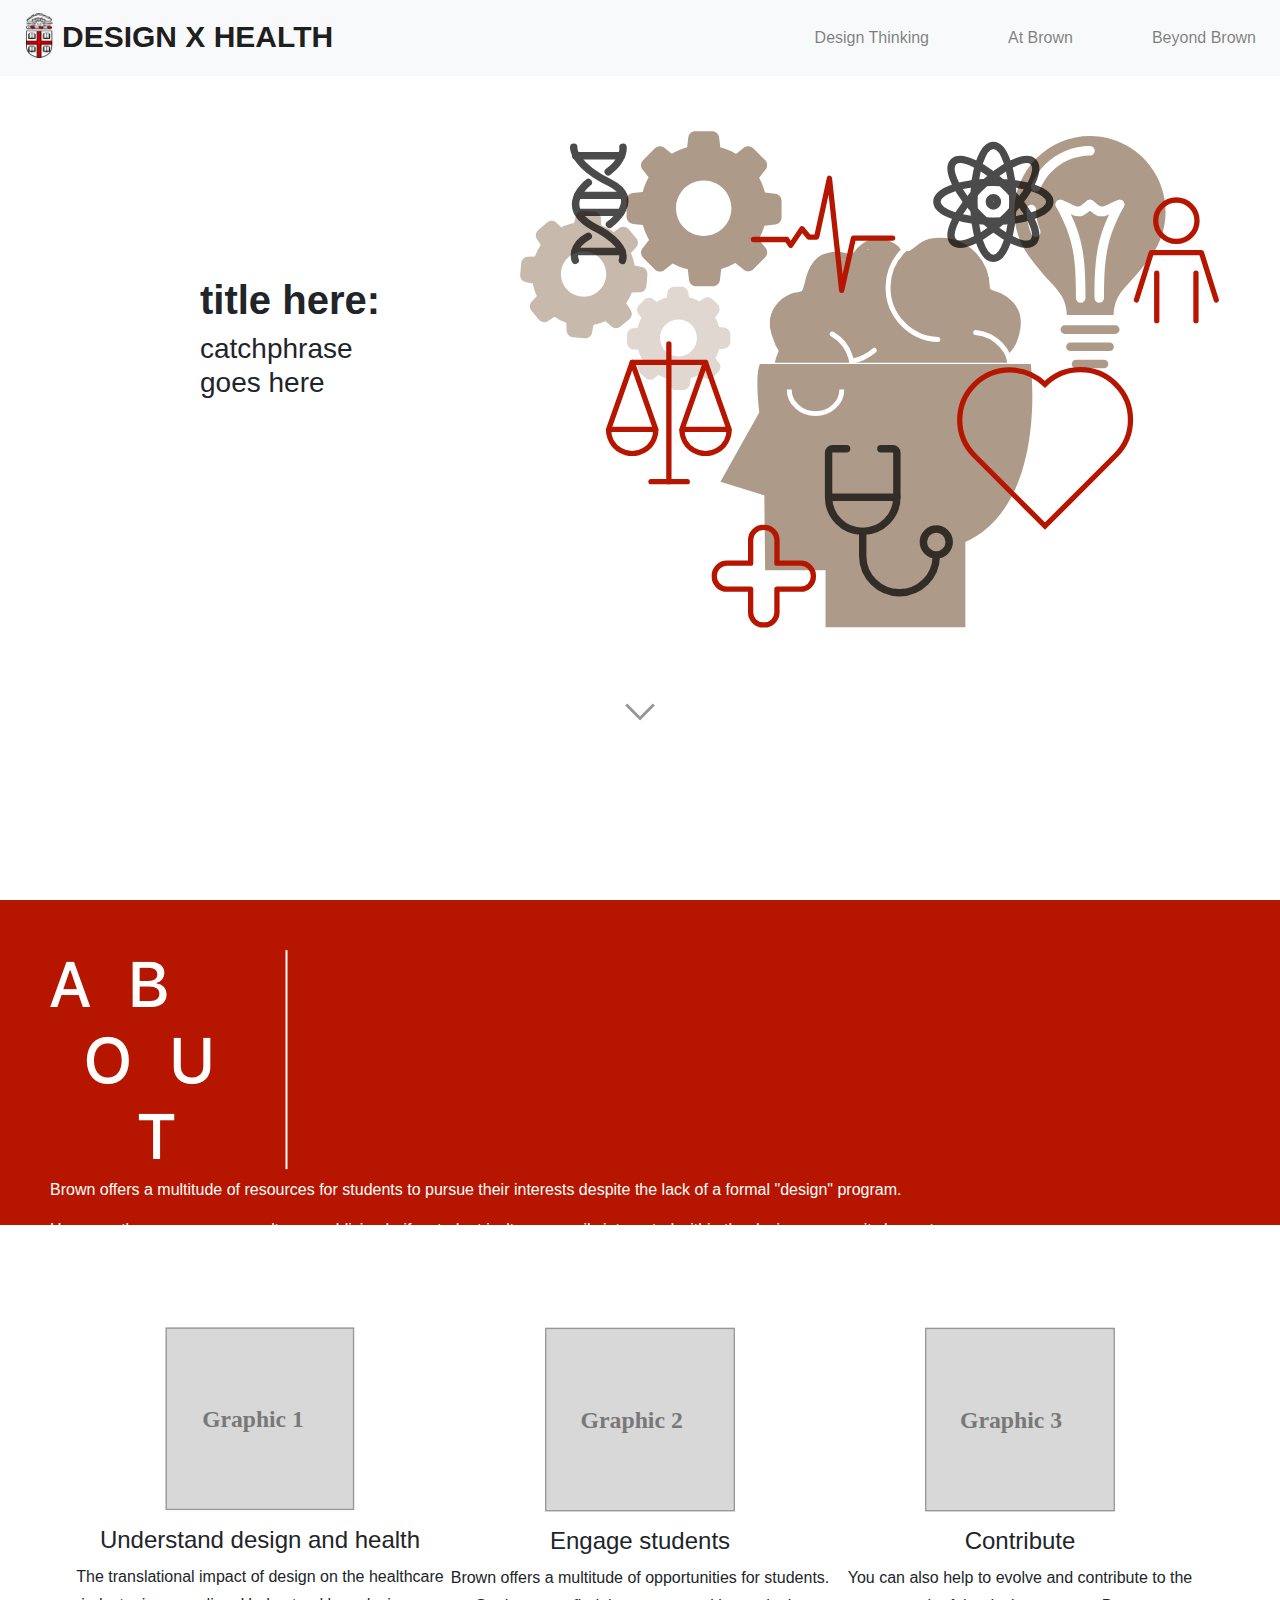
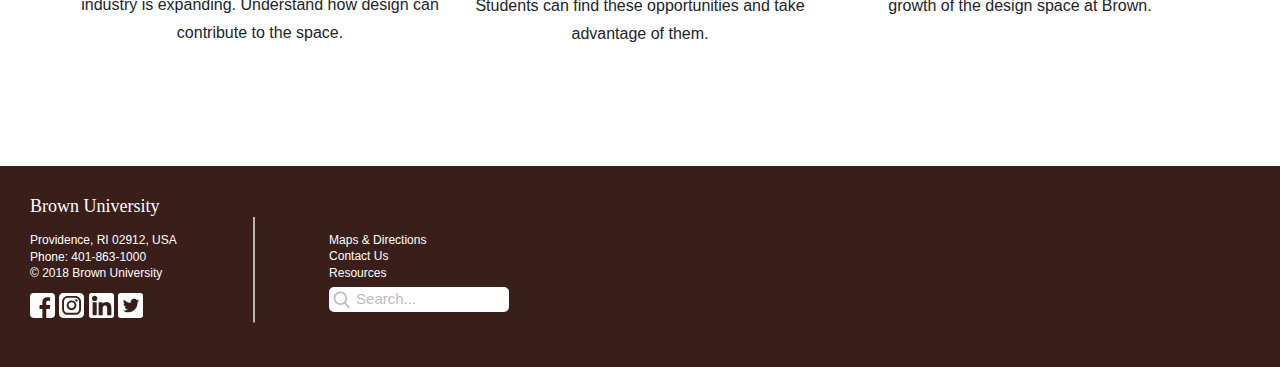
==== index.html @ ccd19f2d "smooth scroll and fix js" ====
<!DOCTYPE html>
<html>
    <head>
        <meta charset="utf-8"/>
        <meta name="viewport" content="width=device-width, initial-scale=1.0">
		
		<title>Design x Health</title>
		
        <!-- CSS-->
        <link rel="stylesheet" href="https://maxcdn.bootstrapcdn.com/bootstrap/4.0.0/css/bootstrap.min.css" integrity="sha384-Gn5384xqQ1aoWXA+058RXPxPg6fy4IWvTNh0E263XmFcJlSAwiGgFAW/dAiS6JXm" crossorigin="anonymous">
		<link rel="stylesheet" href="style.css"/>
        
        <!-- JS -->
        <script
			src="https://code.jquery.com/jquery-3.3.1.min.js"
			integrity="sha256-FgpCb/KJQlLNfOu91ta32o/NMZxltwRo8QtmkMRdAu8="
			crossorigin="anonymous"></script>
        <script
			src="https://cdnjs.cloudflare.com/ajax/libs/popper.js/1.12.9/umd/popper.min.js" 
			integrity="sha384-ApNbgh9B+Y1QKtv3Rn7W3mgPxhU9K/ScQsAP7hUibX39j7fakFPskvXusvfa0b4Q" 
			crossorigin="anonymous"></script>
        <script 
			src="https://maxcdn.bootstrapcdn.com/bootstrap/4.0.0/js/bootstrap.min.js" 
			integrity="sha384-JZR6Spejh4U02d8jOt6vLEHfe/JQGiRRSQQxSfFWpi1MquVdAyjUar5+76PVCmYl" 
			crossorigin="anonymous"></script>
		<script src="script.js"></script>
    </head>
    <body>
        <!-- Top navigation bar -->
        <nav class="navbar navbar-expand-lg navbar-light bg-light" id="header">
            <button class="navbar-toggler" type="button" data-toggle="collapse" data-target="#toToggle" aria-controls="toToggle" aria-expanded="false" aria-label="Toggle navigation">
                <span class="navbar-toggler-icon"></span>
            </button>
            <a class="navbar-brand" href="#">
                <img id="brownlogo" src="images/brownlogo.png" alt="Brown Logo PNG"/>
                <h1 id="title">Design x Health</h1>
            </a>

            <div class="navbar-collapse collapse w-100 order-3 dual-collapse2" id="toToggle">
                <ul class="navbar-nav ml-auto">
                    <li class="nav-item">
                        <a class="nav-link" href="design.html">Design Thinking</a>
                    </li>
                    <li class="nav-item">
                        <a class="nav-link" href="atbrown.html">At Brown</a>
                    </li>
                    <li class="nav-item">
                        <a class="nav-link" href="beyondbrown.html">Beyond Brown</a>
                    </li>
                </ul>
            </div>
        </nav>
        
        <!-- Hero Image panel -->
        <div id="hero">
            <div id="hero_panel">
                <h2>title here:</h2>
                <h3>catchphrase goes here</h3>
            </div>
            
            <img id="hero_image" src="./images/hero_image.svg" alt="Design and Health Graphic"/>
			
			<img id="down_arrow" src="./images/downarrow.svg" alt="Down Button"/>
        </div>

        <!-- About Section -->
        <div id="about">
            <img id="about_img" src="images/about.png" alt="About Graphic"/>
            <img class="divider_line" src="images/divider_line.svg" alt="Divider Line"/>
            <p>Brown offers a multitude of resources for students to pursue their interests despite the lack of a formal "design" program. However, these resources aren't very publicized - if a student isn't necessarily integrated within the design community here at Brown, it's very hard to become involved. Recently, this has pushed more students to create opportunities in hopes of broadening the design bubble and strengthening Brown's design resources. Design x Health serves to be a central resource for students pursuing design opporunities at Brown while also stimulating discussion and innovation.</p>
        </div>
        
        <!-- Graphic Section -->
        <div class="container">
            <div class="row">
                <div class="col-sm text-center">
                    <img class="home_graphics" src="images/graphic1.svg" alt="Graphic 1"/>
                    <h4>Understand design and health</h4>
                    <p>The translational impact of design on the healthcare industry is expanding. Understand how design can contribute to the space.</p>
                </div>
                <div class="col-sm text-center">
                    <img class="home_graphics" src="images/graphic2.svg" alt="Graphic 2"/>
                    <h4>Engage students</h4>
                    <p>Brown offers a multitude of opportunities for students. Students can find these opportunities and take advantage of them.</p>
                </div>
                <div class="col-sm text-center">
                    <img class="home_graphics" src="images/graphic3.svg" alt="Graphic 3"/>
                    <h4>Contribute</h4>
                    <p>You can also help to evolve and contribute to the growth of the design space at Brown.</p>
                </div>
            </div>
        </div>
        
        <!-- Footer -->
        <div id="footer">
            <h4>Brown University</h4>
            <div id="left">
                <h5>Providence, RI 02912, USA</h5>
                <h5>Phone: 401-863-1000</h5>
                <h5>© 2018 Brown University</h5>
                <div id="socialmedia">
                    <img src="images/facebook.svg" alt="Facebook Icon"/>
                    <img src="images/instagram.svg" alt="Instagram Icon"/>
                    <img src="images/linkedin.svg" alt="LinkedIn Icon"/>
                    <img src="images/twitter.svg" alt="Twitter Icon"/>
                </div>
            </div>
            
            <div id="middle"><img class="divider_line" src="images/divider_line.svg" alt="Divider Line"/></div>
            
            <div id="right">
                <h5>Maps & Directions</h5>
                <h5>Contact Us</h5>
                <h5>Resources</h5>
                <div class="searchbar">
                    <input type="text" placeholder="Search..." name="search">
                </div>
            </div>
        </div>
    </body>
</html>
---- style.css ----
/*---------------HOME PAGE---------------*/
/*-----NAVIGATION BAR-----*/
/*
#header {
    height: 90px;
    margin: 0 auto;
}

#title {
    text-transform: uppercase;
    font-weight: bold;
    font-size: 30px;
    float: left;
    color: black;
    padding-left: 10px;
}

#title, #designthinking, #atbrown, #beyondbrown {
    vertical-align: middle;
    display: inline;
    line-height: 90px;
}

#brownimg {
    float: left;
    padding-top: 20px;
}

#brownlogo {
    height: 45px;
}

.nav_link_container {
    float: right;
}

h1 a:link, h1 a:visited, h1 a:hover, h1 a:active {
    text-decoration: none;
    color: black;
}

li a:link {
    text-decoration: none;
    color: black;
}

li a:visited {
    text-decoration: none;
    color: black;
}

li a:hover {
    border-bottom: 2px solid #B61600;
}

.activenav {
    border-bottom: 2px solid #B61600;
}

ul {
    list-style-type: none;
    font-size: 16px;
}

li {
    padding-left: 63px;
}
*/

#brownlogo {
    height: 45px;
    float: left;
    position: absolute;
    padding-left: 10px;
}

#title {
    text-transform: uppercase;
    font-weight: bold;
    font-size: 30px;
    padding-left: 46px;
    padding-top: 6px;
    position: relative;
}

li a:link {
    text-decoration: none;
    color: black;
}

li a:visited {
    text-decoration: none;
    color: black;
}

li a:hover {
    border-bottom: 2px solid #B61600;
}

.activenav {
    border-bottom: 2px solid #B61600;
}

ul {
    list-style-type: none;
    font-size: 16px;
}

li {
    padding-left: 63px;
}

/*-----HERO IMAGE PANEL-----*/
#hero {
    width: 100%;
	height: calc(100vh - 76px);
    margin: 0 auto;
}

#hero_panel {
    width: 200px;
    float: left;
	margin: 200px 100px 0 200px;
}

#hero_image {
    width: 700px;
    margin-top: 50px;
    margin-left: 20px;
}

#down_arrow {
    display: block;
    width: auto;
    margin: 0 auto;
    padding: 75px;
	cursor: pointer;
}

#hero_panel h2 {
    font-weight: bold;
    font-size: 40px;
}

#hero_panel h3 {
    font-weight: 300;
    font-size: 28px;
    clear: none;
}

/*-----ABOUT SECTION-----*/
#about {
    background: #B61600;
    padding: 50px;
    height: 325px;
}

#about_img, #divider_line, #about p {
    display: inline-block;
    vertical-align: middle;
}

.divider_line {
    padding-left: 70px;
    padding-right: 70px;
}

#about p {
    width: 75%;
    color: white;
    line-height: 2.5;
    margin-bottom: 0;
}
/*-----THREE GRAPHIC PANEL-----*/
.container {
    padding-top: 8%;
    padding-bottom: 8%;
}

.home_graphics {
    width: 50%;
}

.container p {
    line-height: 1.75;
}

.container h4 {
    margin-top: 4%;
}

/*-------------------------RESPONSIVE-------------------------*/
@media only screen and (max-width: 910px) {
    #hero_image {
        width: 70%;
        margin: 0 auto;
        display: block;
    }
    
    #hero_panel {
        width: 100%;
        clear: none;
        margin: 0 auto;
        margin-left: 100px;
    }
    
    #down_arrow {
        padding: 30px;
        width: 85px;
    }
    
    #about {
        height: 290px;
        padding: 20px;
    }
    
    
    #about_img {
        width: 100px;
    }
    
    .divider_line {
        padding: 15px;
    }
    
    #about p {
        width: 600px;
        line-height: 1.8;
        font-size: 14px;
        padding-left: 10px;
    }
}

@media only screen and (max-width: 785px) {
    #about {
        height: 240px;
        padding: 20px;
    }
    
    
    #about_img {
        width: 80px;
    }
    
    #about p {
        width: 520px;
        height: 200px;
        line-height: 1.7;
        font-size: 13px;
        padding-left: 10px;
        overflow: scroll;
    }
    
    #about .divider_line {
        height: 200px;
    }
}

/*---------------DESIGN THINKING---------------*/
/*-----HERO IMAGE-----*/
#design_thinking_content {
	width: 100%;
	max-width: 100%;
	margin: 0;
	padding: 0;
	color: white;
}

#design_content_title {
	margin: 0;
    background-color: #B61600;
    width: 100%;
    height: 450px;
}

#center {
	display: inline-block;
    border: 2px solid white;
    width: 260px;
    height: 260px;
    margin-left: calc((100% - 260px)/2);
    margin-top: calc((450px - 260px)/2);
}

#center h1 {
    color: white;
    font-weight: 700;
    font-size: 50px;
    text-align: center;
    padding-top: 35px;
}

#leftbox, #stanford, #ideo {
    padding: 30px;
	margin: 0;
}

#leftbox h2, #stanford h2, #ideo h2 {
	font-weight: 700;
	font-size: 50px;
	text-align: center;
}

#design_content {
	margin: 0;
}

#design_content .col-lg-4 {
	padding: 30px;
}

#design_content .col-lg-8, #design_content .container {
	padding: 0;
}

#design_content .col-lg-8 .row {
	margin: 0;
	padding: 30px;
}

#design_content .col-lg-8 .row:first-child {
	padding-bottom: 0px;
}

#leftbox {
    background: #3A1E1A;
	height: 100%;
}

#stanford {
    background: #68352D;
}

#ideo {
    background: #B61600;
}

#stanford p, #ideo p {
    margin-left: 120px;
}

#stanford h2, #ideo h2 {
    position: absolute;
    transform:  translateX(-50%) translateY(-50%) rotate(-90deg);
    margin-top: 120px;
    margin-left: 10px;
}

/*---------------AT BROWN---------------*/
/*-----GRID-----*/
#resources h1 {
    font-weight: 800;
    font-size: 70px;
    color: #3A1E1A;
    margin-top: -50px;
	margin-bottom: 70px;
    text-align: center;
}

#resources .row {
}

#resources img {
	margin: auto;    
    display: block;
}

.col-sm {
	padding: 0;
}

#classes, #people, #conferences, #entrepreneurship:hover {
    transform: scale(1.025);
}

/*-------------------------RESPONSIVE-------------------------*/
@media only screen and (max-width: 375px) {
    #bg {
        margin-top: 30px
    }
    
    #resources h1 {
        font-size: 30px;
    }
    
    .col-sm img {
        width: 150px;
        margin-top: -30px;
        margin-bottom: -10px;
    }
}

/*-----MODAL-----*/
#modal, #modaltwo, #modalthree, #modalfour, #modalfive, #modalsix {
    background: white;
    width: 800px;
    height: 700px;
    position: fixed;
    top: 50%;
    left: 50%;
    transform: translate(-50%, -50%);
}

.modalheader .close {
    padding: 15px;
    float: left;
}

.modalheader hr {
    width: 700px;
}

.modaltitle {
    font-size: 40px;
    font-weight: 800;
    color: #68352D;
    clear: left;
    text-align: center;
}

.modalbody h2, .modalbody p, .modalbody row {
    margin-left: 50px;
}

.modalbody h2 {
    font-size: 18px;
    background-color: #68352D;
    color: white;
    height: 40px;
    width: 700px;
    margin-bottom: 18px;
    padding-top: 9px;
    padding-left: 15px;
}

.peopleimgs {
    margin-left: 50px;
    width: 700px;
    text-align: center;
}

.peopleimgs h5 {
    font-size: 14px;
    margin-top: 5px;
}

.peopleimgs h6 {
    font-size: 11px;
    color: lightgray;
    margin-top: -5px;
    font-weight: 200;
    margin-bottom: 25px;
}

.peopleimgs img {
    width: 150px;
}

.circle {  
    height: 25px;
    width: 25px;
    background-color: lightgray;
    border-radius: 50%;
    display: inline-block;
    color: white;
    font-weight: 600;
    text-align: center;
    margin-right: 10px;
}

.dropdown {
    display: none;
}

.modalbody p {
    margin-left: 60px;
}

.modalbody a:link, .modalbody a:active, .modalbody a:hover, .modalbody a:visited {
    text-decoration: none;
    color: white;
}

.modalbody .description, .modalbody .classdetails {
    width: 640px;
    margin-left: 95px;
    font-size: 14px;
    margin-top: -10px;
}

.triangle {
    width: 0; 
    height: 0; 
    border-top: 10px solid transparent;
    border-bottom: 10px solid transparent; 
    border-right:10px solid #68352D; 
    float: right;
    margin-right: 60px;
}
/*-------------------------RESPONSIVE-------------------------*/
@media only screen and (max-width: 820px) {
    #modal {
        width: 700px;
        height: 600px; 
    }
    
    .modalbody h2 {
        font-size: 16px;
        width: 600px;
    }
    
    .modalheader hr {
        width: 600px;
    }
    
    .modalbody h2 {
        font-size: 15px;
        height: 35px;
    }

    .circle {  
        height: 20px;
        width: 20px;
        font-size: 14px;
    }
    
    .modalbody p {
        font-size: 14px;
    }
}

@media only screen and (max-width: 700px) {
    .modaltitle {
        font-size: 30px;
    }
    #modal {
        width: 600px;
        height: 500px; 
    }
    
    .modalbody h2 {
        font-size: 14px;
        width: 500px;
    }
    
    .modalheader hr {
        width: 500px;
    }

    .circle {  
        height: 18px;
        width: 18px;
        font-size: 13px;
    }
    
    .modalbody p {
        font-size: 11px;
    }
}
/*---------------BEYOND BROWN---------------*/
#beyondbrowntitle {
    font-weight: 800;
    font-size: 70px;
    color: #3A1E1A;
    margin: 0;
    margin-top: 50px;
    text-align: center;
    width: 100vw!important;
    display: inline-block;
}

.gridcontainer {
    display: grid;
    grid-template-columns: auto auto;
    grid-column-gap: 5px;
    width: 100%;
    align-content: center;
    grid-gap: 20px;
    padding: 50px;
}

#texas {
    margin-top: -98px;
}

.beyondleft {
    justify-self: end;
    padding-right: 5px;
}

.griditem img:hover {
    transform: scale(1.025);
}

.gridcontainer img {
    max-width: 100%;
}

/*-------------------------RESPONSIVE-------------------------*/
@media only screen and (max-width: 830px) {
    #beyondbrowntitle {
        font-size: 50px;
    }
}

@media only screen and (max-width: 830px) {
    #beyondbrowntitle {
        font-size: 50px;
    }
}

@media only screen and (max-width: 610px) {
    #beyondbrowntitle {
        font-size: 40px;
    }
}


/*-----FOOTER-----*/
#footer {
    width: 100%;
    background: #3A1E1A;
    color: white;
    padding-left: 30px;
}

#footer h4 {
    font-family: times;
    font-size: 18px;
    padding-top: 30px;
    padding-bottom: 5px;
}

#footer h5 {
    font-size: 12px;
    margin: 2px;
    margin-left: 0;
}

#footer .divider_line {
    height: 105.5px;
    margin-top: -60px;
}

#footer #left, #footer #middle, #footer #right {
    display: inline-block;
    height: 90px;
}

#socialmedia img {
    margin-top: 10px;
    width: 25px
}

.searchbar input {
    color: #BDBDBD;
    background-color: white;
    background-image: url('images/search.svg');
    background-repeat: no-repeat;
    background-position: 2px 2px;
    padding-left: 25px;
    height: 25px;
    margin-top: 4.5px;
    border-radius: 5px;
    border-color: white;
    border-style: solid;
    width: 180px;
}

::placeholder {
    color: #BDBDBD;
    font-weight: 200;
    font-size: 15px;
}

.searchbar input:focus {
    outline: none;
}

/*-------------------------RESPONSIVE-------------------------*/
@media only screen and (max-width: 375px) {
    #footer {
        width: 100%;
        padding-left: 10px;
    }

    #footer h4 {
        font-size: 15px;
        padding-top: 10px;
        padding-bottom: 2px;
    }

    #footer h5 {
        font-size: 10px;
        margin: 2px;
    }

    #footer .divider_line {
        height: 91px;
        margin-top: -60px;
    }

    #socialmedia img {
        width: 15px
    }

    .searchbar input {
        background-size: 13px;
        height: 20px;
        width: 130px;
        font-size: 11px;
    }

    ::placeholder {
        font-size: 11px;
    }
}
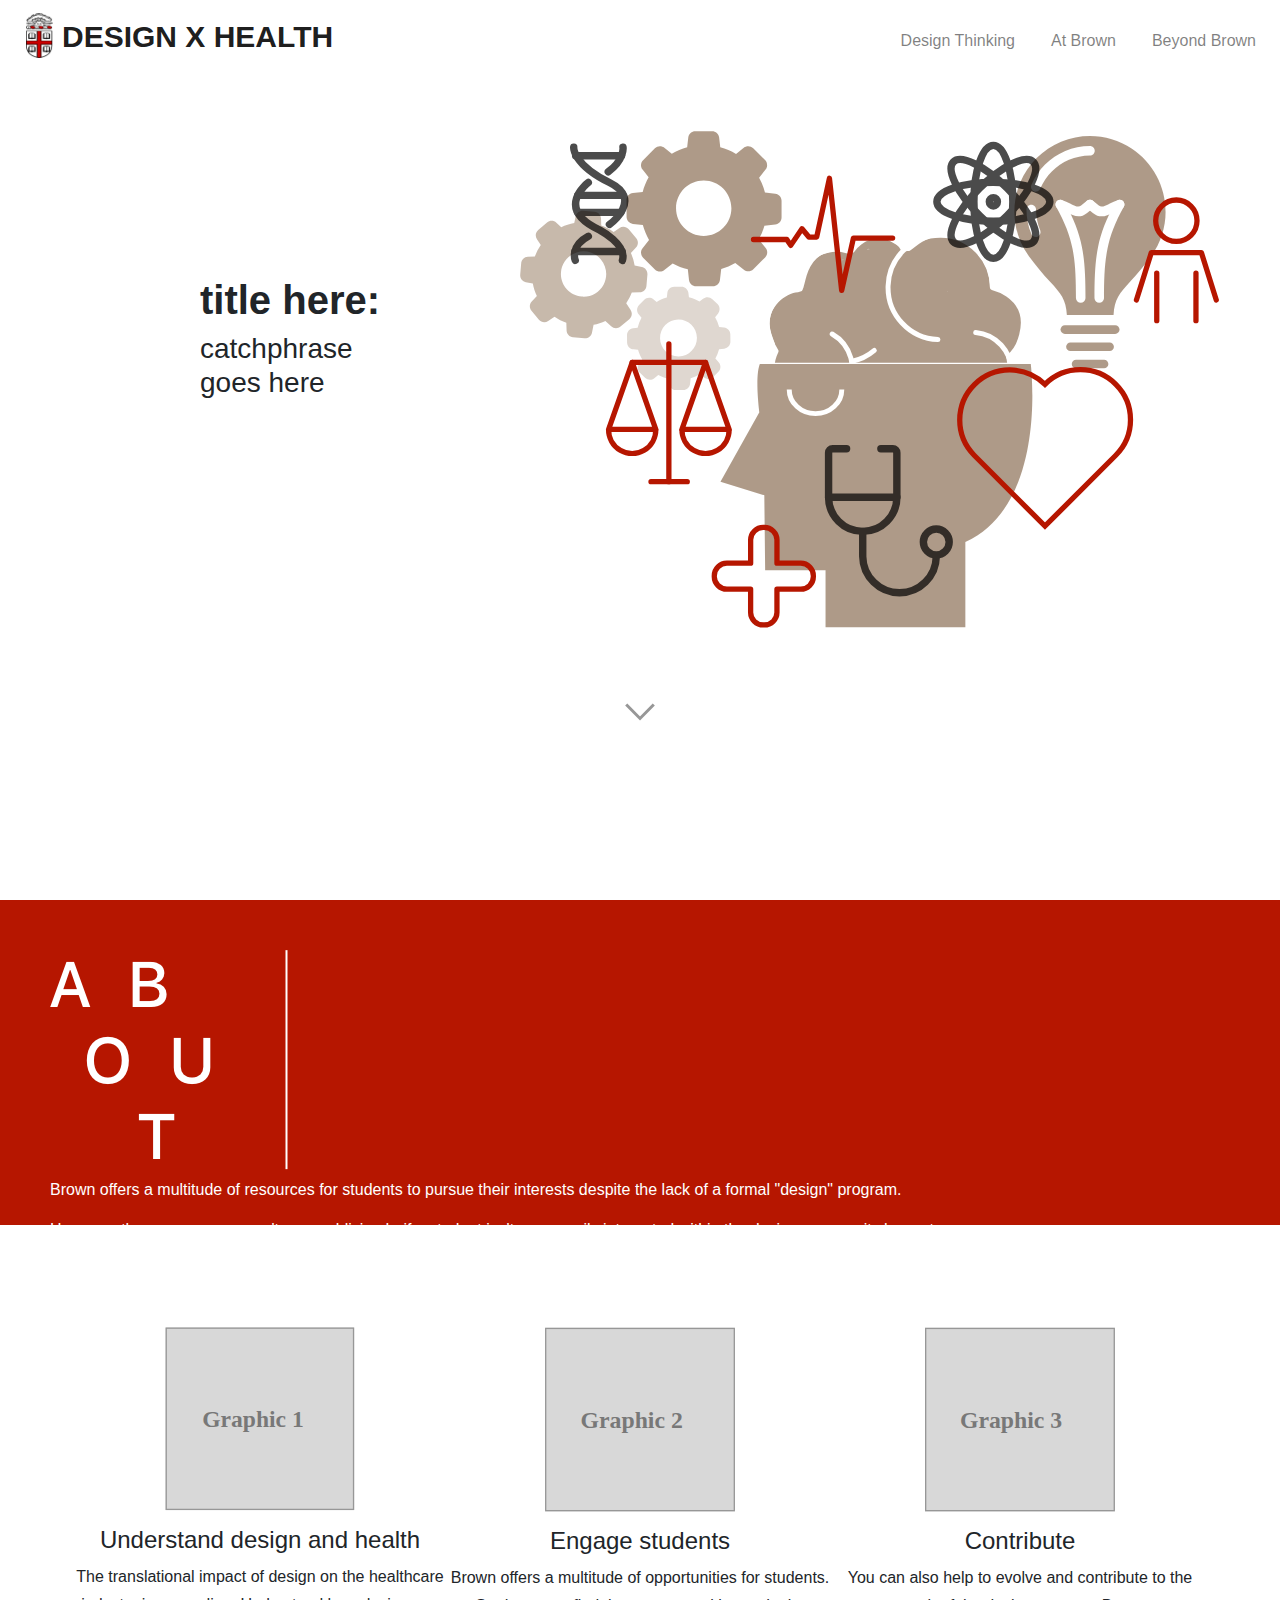
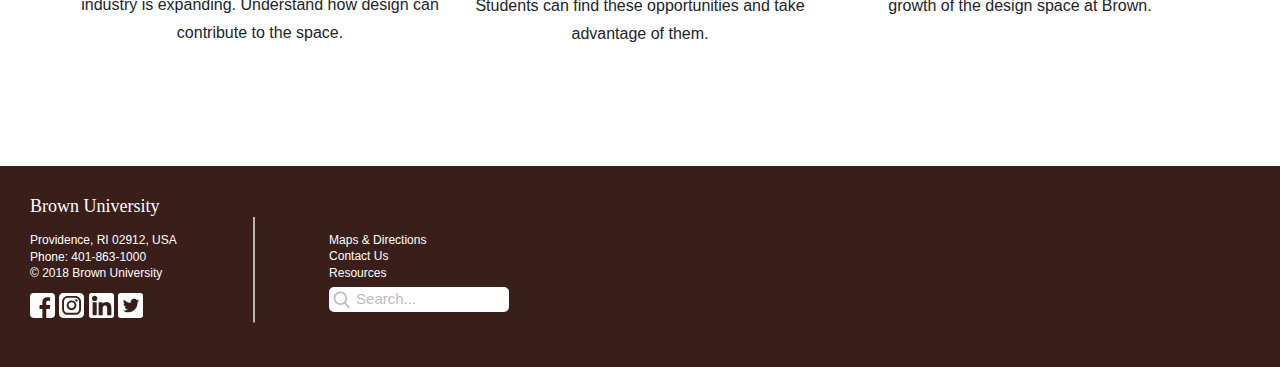
==== commit dfb625db: "Merge branch 'master' of https://github.com/xchiki/indepstudy2018" ====
--- a/index.html
+++ b/index.html
@@ -11,27 +11,17 @@
 		<link rel="stylesheet" href="style.css"/>
         
         <!-- JS -->
-        <script
-			src="https://code.jquery.com/jquery-3.3.1.min.js"
-			integrity="sha256-FgpCb/KJQlLNfOu91ta32o/NMZxltwRo8QtmkMRdAu8="
-			crossorigin="anonymous"></script>
-        <script
-			src="https://cdnjs.cloudflare.com/ajax/libs/popper.js/1.12.9/umd/popper.min.js" 
-			integrity="sha384-ApNbgh9B+Y1QKtv3Rn7W3mgPxhU9K/ScQsAP7hUibX39j7fakFPskvXusvfa0b4Q" 
-			crossorigin="anonymous"></script>
-        <script 
-			src="https://maxcdn.bootstrapcdn.com/bootstrap/4.0.0/js/bootstrap.min.js" 
-			integrity="sha384-JZR6Spejh4U02d8jOt6vLEHfe/JQGiRRSQQxSfFWpi1MquVdAyjUar5+76PVCmYl" 
-			crossorigin="anonymous"></script>
-		<script src="script.js"></script>
+        <script src="https://code.jquery.com/jquery-3.2.1.slim.min.js" integrity="sha384-KJ3o2DKtIkvYIK3UENzmM7KCkRr/rE9/Qpg6aAZGJwFDMVNA/GpGFF93hXpG5KkN" crossorigin="anonymous"></script>
+        <script src="https://cdnjs.cloudflare.com/ajax/libs/popper.js/1.12.9/umd/popper.min.js" integrity="sha384-ApNbgh9B+Y1QKtv3Rn7W3mgPxhU9K/ScQsAP7hUibX39j7fakFPskvXusvfa0b4Q" crossorigin="anonymous"></script>
+        <script src="https://maxcdn.bootstrapcdn.com/bootstrap/4.0.0/js/bootstrap.min.js" integrity="sha384-JZR6Spejh4U02d8jOt6vLEHfe/JQGiRRSQQxSfFWpi1MquVdAyjUar5+76PVCmYl" crossorigin="anonymous"></script>
     </head>
     <body>
         <!-- Top navigation bar -->
-        <nav class="navbar navbar-expand-lg navbar-light bg-light" id="header">
+        <nav class="navbar navbar-expand-lg navbar-light" id="header">
             <button class="navbar-toggler" type="button" data-toggle="collapse" data-target="#toToggle" aria-controls="toToggle" aria-expanded="false" aria-label="Toggle navigation">
                 <span class="navbar-toggler-icon"></span>
             </button>
-            <a class="navbar-brand" href="#">
+            <a class="navbar-brand" href="index.html">
                 <img id="brownlogo" src="images/brownlogo.png" alt="Brown Logo PNG"/>
                 <h1 id="title">Design x Health</h1>
             </a>
@@ -60,7 +50,7 @@
             
             <img id="hero_image" src="./images/hero_image.svg" alt="Design and Health Graphic"/>
 			
-			<img id="down_arrow" src="./images/downarrow.svg" alt="Down Button"/>
+			<a href="#about"><img id="down_arrow" src="./images/downarrow.svg" alt="Down Button"/></a>
         </div>
 
         <!-- About Section -->
--- a/style.css
+++ b/style.css
@@ -1,72 +1,5 @@
 /*---------------HOME PAGE---------------*/
 /*-----NAVIGATION BAR-----*/
-/*
-#header {
-    height: 90px;
-    margin: 0 auto;
-}
-
-#title {
-    text-transform: uppercase;
-    font-weight: bold;
-    font-size: 30px;
-    float: left;
-    color: black;
-    padding-left: 10px;
-}
-
-#title, #designthinking, #atbrown, #beyondbrown {
-    vertical-align: middle;
-    display: inline;
-    line-height: 90px;
-}
-
-#brownimg {
-    float: left;
-    padding-top: 20px;
-}
-
-#brownlogo {
-    height: 45px;
-}
-
-.nav_link_container {
-    float: right;
-}
-
-h1 a:link, h1 a:visited, h1 a:hover, h1 a:active {
-    text-decoration: none;
-    color: black;
-}
-
-li a:link {
-    text-decoration: none;
-    color: black;
-}
-
-li a:visited {
-    text-decoration: none;
-    color: black;
-}
-
-li a:hover {
-    border-bottom: 2px solid #B61600;
-}
-
-.activenav {
-    border-bottom: 2px solid #B61600;
-}
-
-ul {
-    list-style-type: none;
-    font-size: 16px;
-}
-
-li {
-    padding-left: 63px;
-}
-*/
-
 #brownlogo {
     height: 45px;
     float: left;
@@ -83,31 +16,19 @@
     position: relative;
 }
 
-li a:link {
+li a:link, li a:visited {
     text-decoration: none;
     color: black;
-}
-
-li a:visited {
-    text-decoration: none;
-    color: black;
-}
-
-li a:hover {
+    height: 35px;
+}
+
+li a:hover, .nav-item.active a {
     border-bottom: 2px solid #B61600;
-}
-
-.activenav {
-    border-bottom: 2px solid #B61600;
-}
-
-ul {
-    list-style-type: none;
-    font-size: 16px;
+    height: 35px;
 }
 
 li {
-    padding-left: 63px;
+    margin-left: 20px;
 }
 
 /*-----HERO IMAGE PANEL-----*/
@@ -134,7 +55,6 @@
     width: auto;
     margin: 0 auto;
     padding: 75px;
-	cursor: pointer;
 }
 
 #hero_panel h2 {
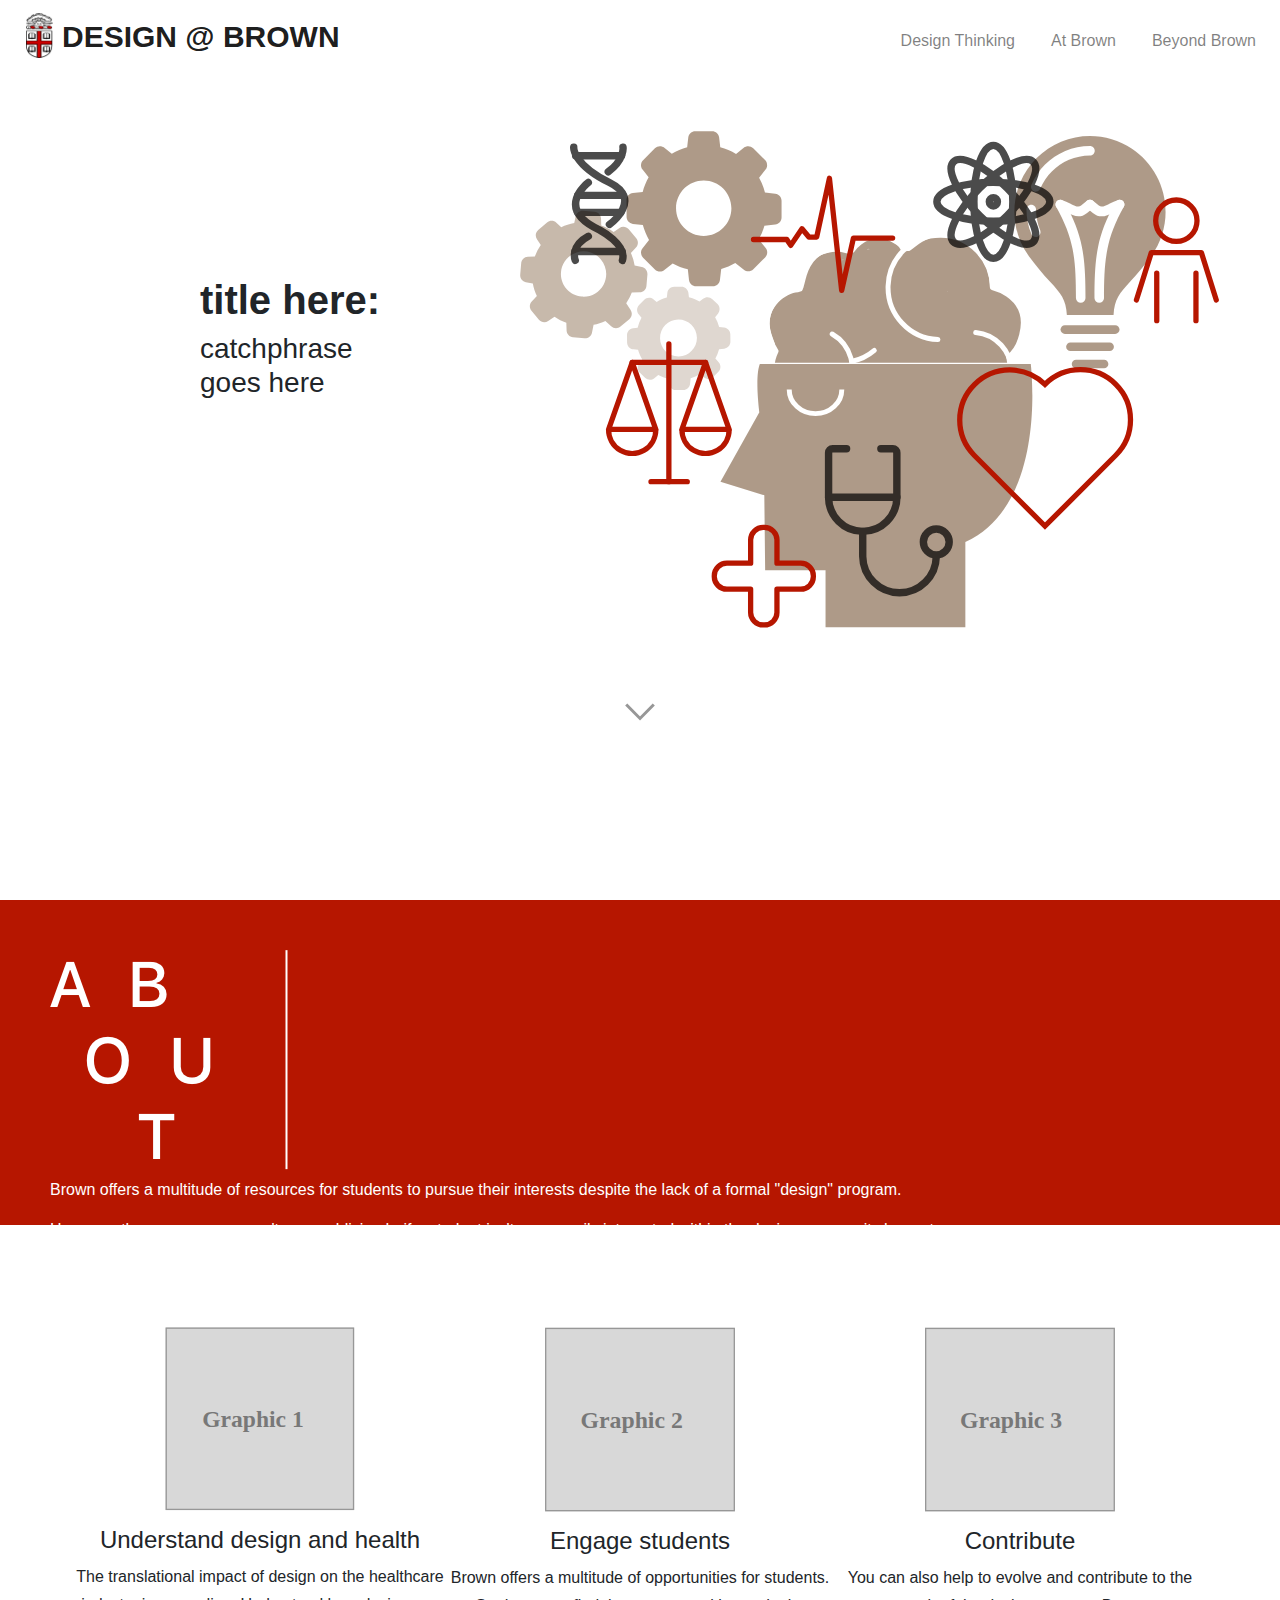
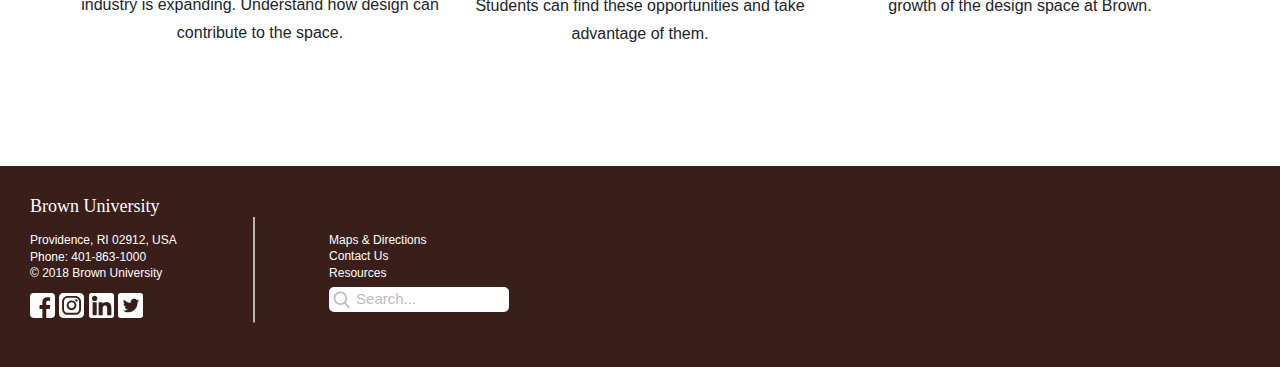
==== commit c3588216: "website name change" ====
--- a/index.html
+++ b/index.html
@@ -4,7 +4,7 @@
         <meta charset="utf-8"/>
         <meta name="viewport" content="width=device-width, initial-scale=1.0">
 		
-		<title>Design x Health</title>
+		<title>Design @ Brown</title>
 		
         <!-- CSS-->
         <link rel="stylesheet" href="https://maxcdn.bootstrapcdn.com/bootstrap/4.0.0/css/bootstrap.min.css" integrity="sha384-Gn5384xqQ1aoWXA+058RXPxPg6fy4IWvTNh0E263XmFcJlSAwiGgFAW/dAiS6JXm" crossorigin="anonymous">
@@ -23,7 +23,7 @@
             </button>
             <a class="navbar-brand" href="index.html">
                 <img id="brownlogo" src="images/brownlogo.png" alt="Brown Logo PNG"/>
-                <h1 id="title">Design x Health</h1>
+                <h1 id="title">Design @ Brown</h1>
             </a>
 
             <div class="navbar-collapse collapse w-100 order-3 dual-collapse2" id="toToggle">
@@ -57,7 +57,7 @@
         <div id="about">
             <img id="about_img" src="images/about.png" alt="About Graphic"/>
             <img class="divider_line" src="images/divider_line.svg" alt="Divider Line"/>
-            <p>Brown offers a multitude of resources for students to pursue their interests despite the lack of a formal "design" program. However, these resources aren't very publicized - if a student isn't necessarily integrated within the design community here at Brown, it's very hard to become involved. Recently, this has pushed more students to create opportunities in hopes of broadening the design bubble and strengthening Brown's design resources. Design x Health serves to be a central resource for students pursuing design opporunities at Brown while also stimulating discussion and innovation.</p>
+            <p>Brown offers a multitude of resources for students to pursue their interests despite the lack of a formal "design" program. However, these resources aren't very publicized - if a student isn't necessarily integrated within the design community here at Brown, it's very hard to become involved. Recently, this has pushed more students to create opportunities in hopes of broadening the design bubble and strengthening Brown's design resources. Design @ Brown serves to be a central resource for students pursuing design opporunities at Brown while also stimulating discussion and innovation.</p>
         </div>
         
         <!-- Graphic Section -->
--- a/style.css
+++ b/style.css
@@ -289,7 +289,7 @@
 	padding: 0;
 }
 
-#classes, #people, #conferences, #entrepreneurship:hover {
+#classes:hover, #people:hover, #conferences:hover, #entrepreneurship:hover {
     transform: scale(1.025);
 }
 
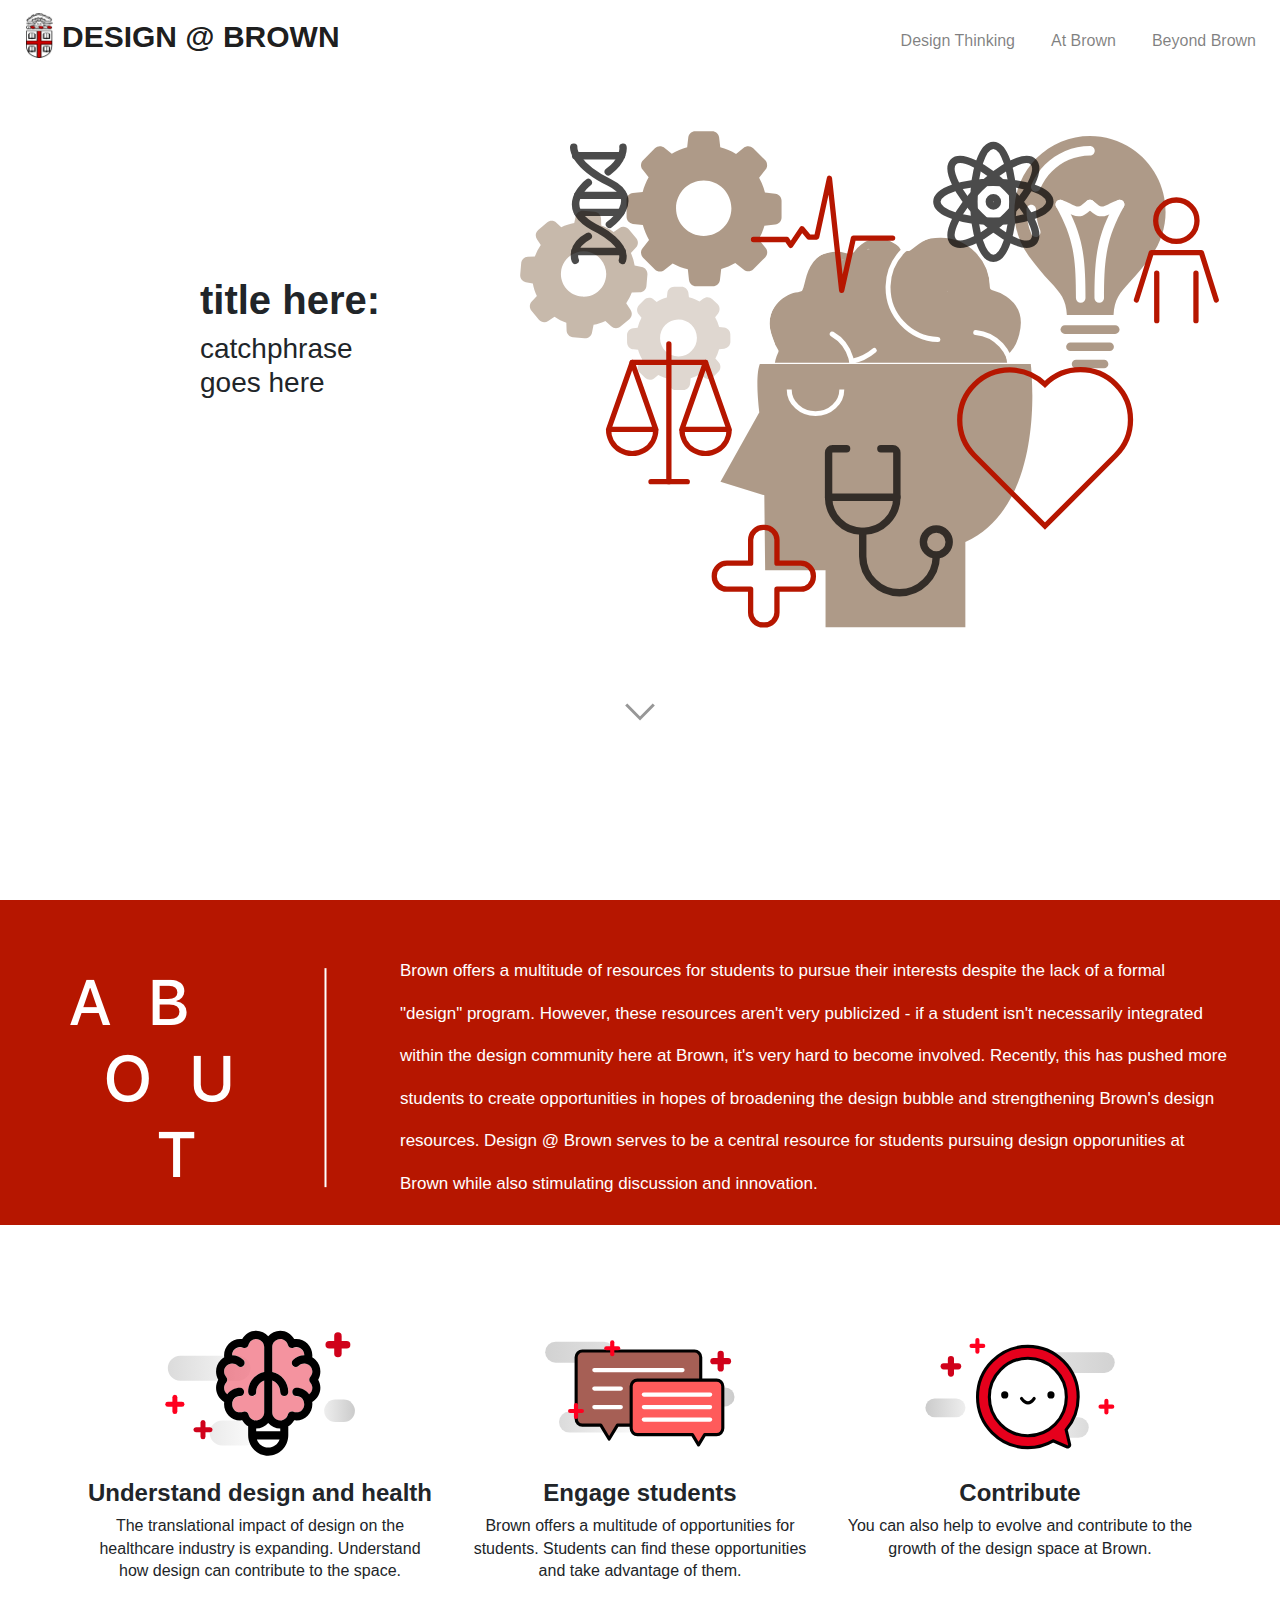
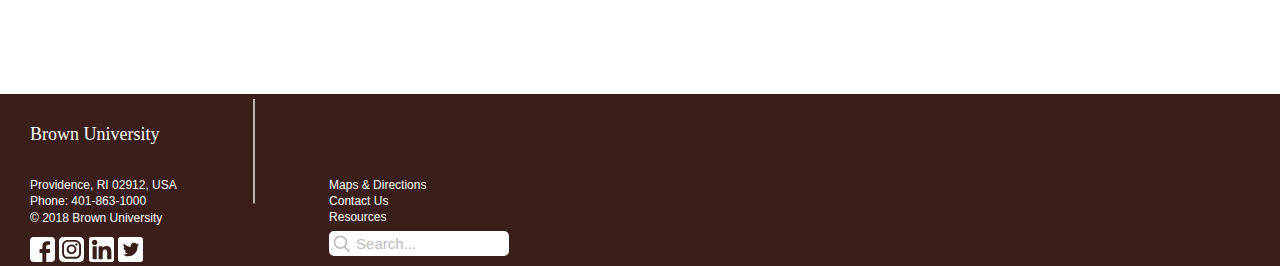
==== commit b5c82432: "graphics" ====
--- a/index.html
+++ b/index.html
@@ -8,12 +8,23 @@
 		
         <!-- CSS-->
         <link rel="stylesheet" href="https://maxcdn.bootstrapcdn.com/bootstrap/4.0.0/css/bootstrap.min.css" integrity="sha384-Gn5384xqQ1aoWXA+058RXPxPg6fy4IWvTNh0E263XmFcJlSAwiGgFAW/dAiS6JXm" crossorigin="anonymous">
+        <link href="https://fonts.googleapis.com/css?family=Quicksand:300,400,500,700" rel="stylesheet">
 		<link rel="stylesheet" href="style.css"/>
         
         <!-- JS -->
-        <script src="https://code.jquery.com/jquery-3.2.1.slim.min.js" integrity="sha384-KJ3o2DKtIkvYIK3UENzmM7KCkRr/rE9/Qpg6aAZGJwFDMVNA/GpGFF93hXpG5KkN" crossorigin="anonymous"></script>
-        <script src="https://cdnjs.cloudflare.com/ajax/libs/popper.js/1.12.9/umd/popper.min.js" integrity="sha384-ApNbgh9B+Y1QKtv3Rn7W3mgPxhU9K/ScQsAP7hUibX39j7fakFPskvXusvfa0b4Q" crossorigin="anonymous"></script>
-        <script src="https://maxcdn.bootstrapcdn.com/bootstrap/4.0.0/js/bootstrap.min.js" integrity="sha384-JZR6Spejh4U02d8jOt6vLEHfe/JQGiRRSQQxSfFWpi1MquVdAyjUar5+76PVCmYl" crossorigin="anonymous"></script>
+        <script
+			src="https://code.jquery.com/jquery-3.3.1.min.js"
+			integrity="sha256-FgpCb/KJQlLNfOu91ta32o/NMZxltwRo8QtmkMRdAu8="
+			crossorigin="anonymous"></script>
+        <script
+			src="https://cdnjs.cloudflare.com/ajax/libs/popper.js/1.12.9/umd/popper.min.js" 
+			integrity="sha384-ApNbgh9B+Y1QKtv3Rn7W3mgPxhU9K/ScQsAP7hUibX39j7fakFPskvXusvfa0b4Q" 
+			crossorigin="anonymous"></script>
+        <script 
+			src="https://maxcdn.bootstrapcdn.com/bootstrap/4.0.0/js/bootstrap.min.js" 
+			integrity="sha384-JZR6Spejh4U02d8jOt6vLEHfe/JQGiRRSQQxSfFWpi1MquVdAyjUar5+76PVCmYl" 
+			crossorigin="anonymous"></script>
+		<script src="script.js"></script>
     </head>
     <body>
         <!-- Top navigation bar -->
@@ -50,31 +61,31 @@
             
             <img id="hero_image" src="./images/hero_image.svg" alt="Design and Health Graphic"/>
 			
-			<a href="#about"><img id="down_arrow" src="./images/downarrow.svg" alt="Down Button"/></a>
+			<img id="down_arrow" src="./images/downarrow.svg" alt="Down Button"/>
         </div>
 
         <!-- About Section -->
-        <div id="about">
-            <img id="about_img" src="images/about.png" alt="About Graphic"/>
-            <img class="divider_line" src="images/divider_line.svg" alt="Divider Line"/>
-            <p>Brown offers a multitude of resources for students to pursue their interests despite the lack of a formal "design" program. However, these resources aren't very publicized - if a student isn't necessarily integrated within the design community here at Brown, it's very hard to become involved. Recently, this has pushed more students to create opportunities in hopes of broadening the design bubble and strengthening Brown's design resources. Design @ Brown serves to be a central resource for students pursuing design opporunities at Brown while also stimulating discussion and innovation.</p>
+        <div class="about">
+            <div><img id="about_img" src="images/about.png" alt="About Graphic"/></div>
+            <div><img class="dividerline" src="images/divider_line.svg" alt="Divider Line"/></div>
+            <div><p>Brown offers a multitude of resources for students to pursue their interests despite the lack of a formal "design" program. However, these resources aren't very publicized - if a student isn't necessarily integrated within the design community here at Brown, it's very hard to become involved. Recently, this has pushed more students to create opportunities in hopes of broadening the design bubble and strengthening Brown's design resources. Design @ Brown serves to be a central resource for students pursuing design opporunities at Brown while also stimulating discussion and innovation.</p></div>
         </div>
         
         <!-- Graphic Section -->
         <div class="container">
             <div class="row">
                 <div class="col-sm text-center">
-                    <img class="home_graphics" src="images/graphic1.svg" alt="Graphic 1"/>
+                    <img class="home_graphics" src="images/understand.svg" alt="Graphic 1"/>
                     <h4>Understand design and health</h4>
                     <p>The translational impact of design on the healthcare industry is expanding. Understand how design can contribute to the space.</p>
                 </div>
                 <div class="col-sm text-center">
-                    <img class="home_graphics" src="images/graphic2.svg" alt="Graphic 2"/>
+                    <img class="home_graphics" src="images/engage.svg" alt="Graphic 2"/>
                     <h4>Engage students</h4>
                     <p>Brown offers a multitude of opportunities for students. Students can find these opportunities and take advantage of them.</p>
                 </div>
                 <div class="col-sm text-center">
-                    <img class="home_graphics" src="images/graphic3.svg" alt="Graphic 3"/>
+                    <img class="home_graphics" src="images/collaborate.svg" alt="Graphic 3"/>
                     <h4>Contribute</h4>
                     <p>You can also help to evolve and contribute to the growth of the design space at Brown.</p>
                 </div>
--- a/style.css
+++ b/style.css
@@ -1,3 +1,7 @@
+body {
+    font-family: 'Gothic A1', sans-serif;
+}
+
 /*---------------HOME PAGE---------------*/
 /*-----NAVIGATION BAR-----*/
 #brownlogo {
@@ -55,6 +59,7 @@
     width: auto;
     margin: 0 auto;
     padding: 75px;
+	cursor: pointer;
 }
 
 #hero_panel h2 {
@@ -69,26 +74,28 @@
 }
 
 /*-----ABOUT SECTION-----*/
-#about {
+.about {
+    display: grid;
     background: #B61600;
     padding: 50px;
     height: 325px;
-}
-
-#about_img, #divider_line, #about p {
-    display: inline-block;
-    vertical-align: middle;
+    width: 100%;
+    margin: 0;
+    grid-template-columns: 200px 150px 1fr;
+    justify-items: center;
+    align-items: center;
+    line-height: 2.5;
+    font-size: 17px;
+    color: white;
 }
 
 .divider_line {
     padding-left: 70px;
     padding-right: 70px;
-}
-
-#about p {
-    width: 75%;
-    color: white;
-    line-height: 2.5;
+    display: flex;
+}
+
+.about p {
     margin-bottom: 0;
 }
 /*-----THREE GRAPHIC PANEL-----*/
@@ -99,14 +106,25 @@
 
 .home_graphics {
     width: 50%;
+    height: 50%;
+}
+
+.colsm.text-center h4 {
+    font-size: 11px;
 }
 
 .container p {
-    line-height: 1.75;
-}
-
-.container h4 {
-    margin-top: 4%;
+    line-height: 1.4;
+}
+
+.col-sm.text-center h4 {
+    margin-top: 5%;
+    font-weight: 600;
+}
+
+.col-sm.text-center p {
+    padding-left: 15px;
+    padding-right: 15px;
 }
 
 /*-------------------------RESPONSIVE-------------------------*/
@@ -338,7 +356,7 @@
     text-align: center;
 }
 
-.modalbody h2, .modalbody p, .modalbody row {
+.modalbody h2, .modalbody row {
     margin-left: 50px;
 }
 
@@ -384,16 +402,13 @@
     display: inline-block;
     color: white;
     font-weight: 600;
+    font-size: 17px;
     text-align: center;
     margin-right: 10px;
 }
 
 .dropdown {
     display: none;
-}
-
-.modalbody p {
-    margin-left: 60px;
 }
 
 .modalbody a:link, .modalbody a:active, .modalbody a:hover, .modalbody a:visited {
@@ -401,9 +416,20 @@
     color: white;
 }
 
-.modalbody .description, .modalbody .classdetails {
+.classtitle {
+    margin-left: 7%;
+}
+
+.classdescription, .classdetails {
+    margin-left: 11.5%;
+    font-size: 14px;
+    margin-top: -10px;
+    width: 620px;
+}
+
+.modalbody .description {
     width: 640px;
-    margin-left: 95px;
+    margin-left: 7%;
     font-size: 14px;
     margin-top: -10px;
 }
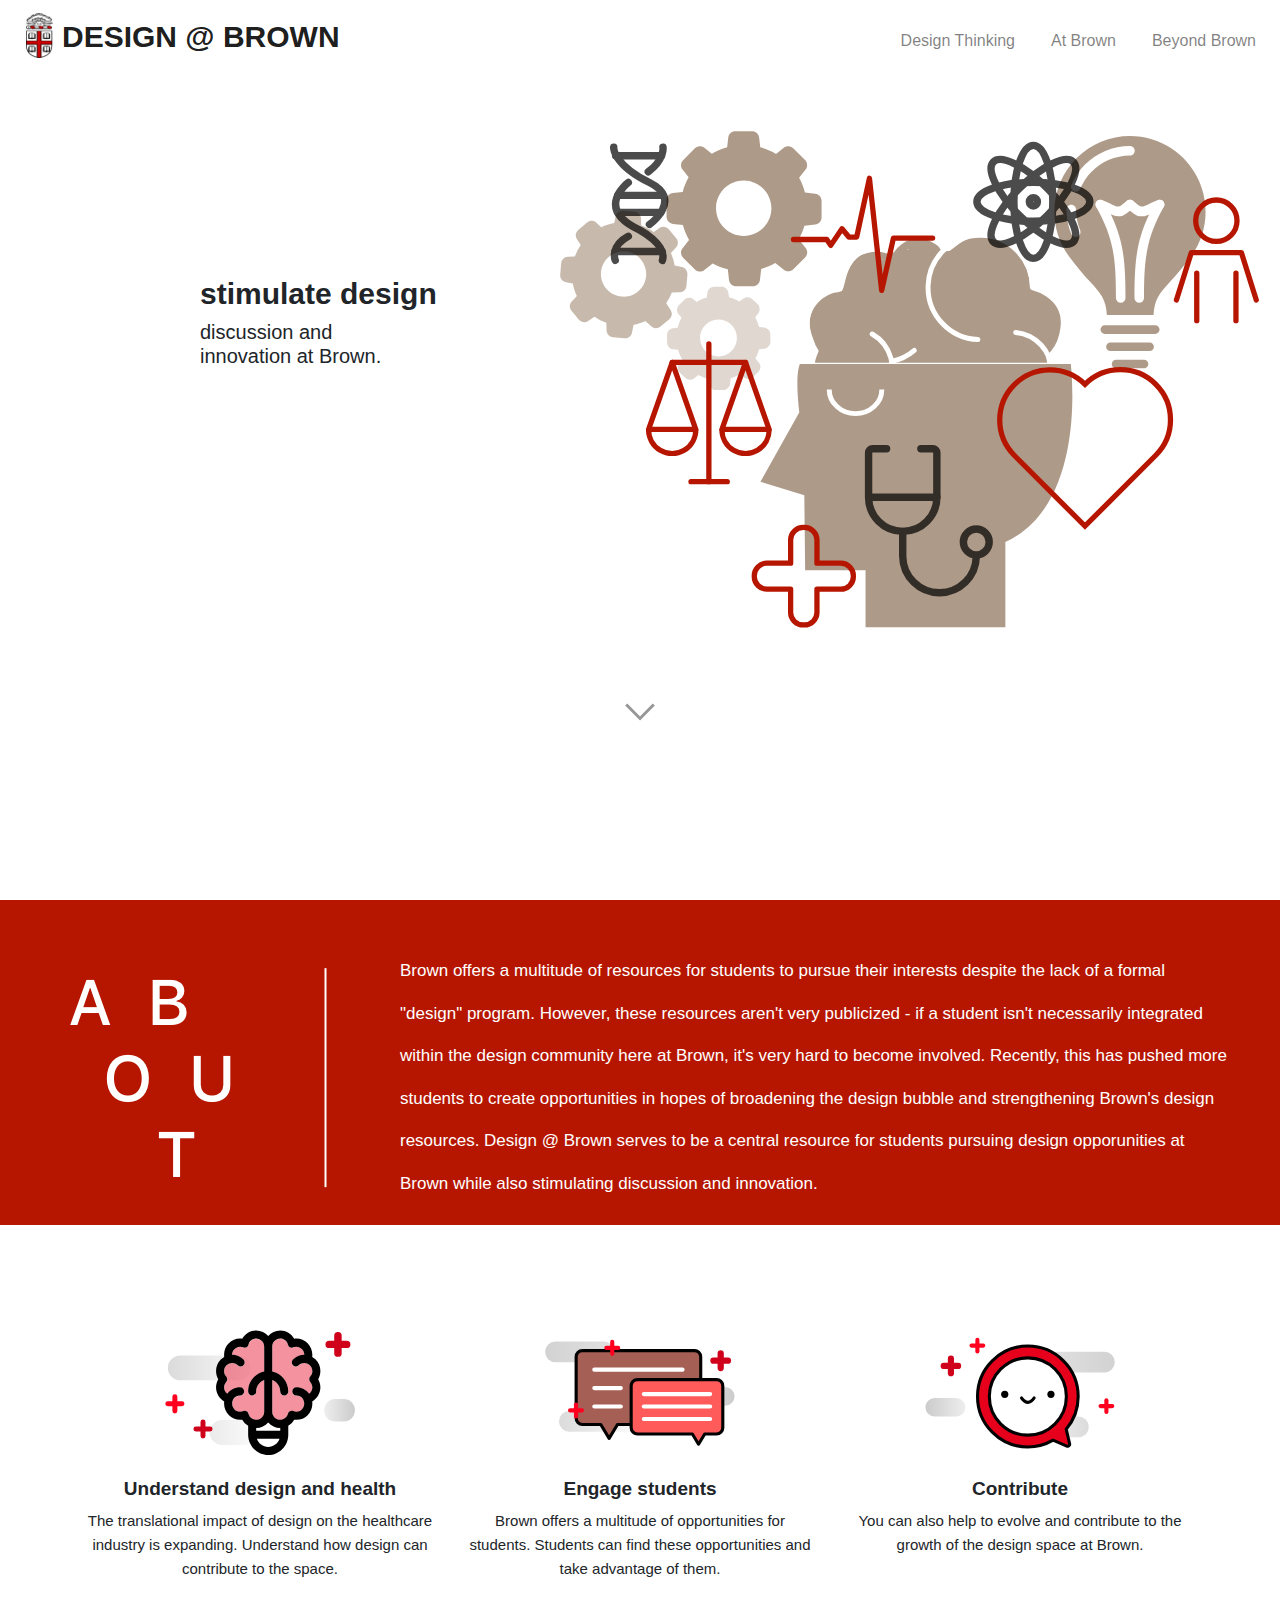
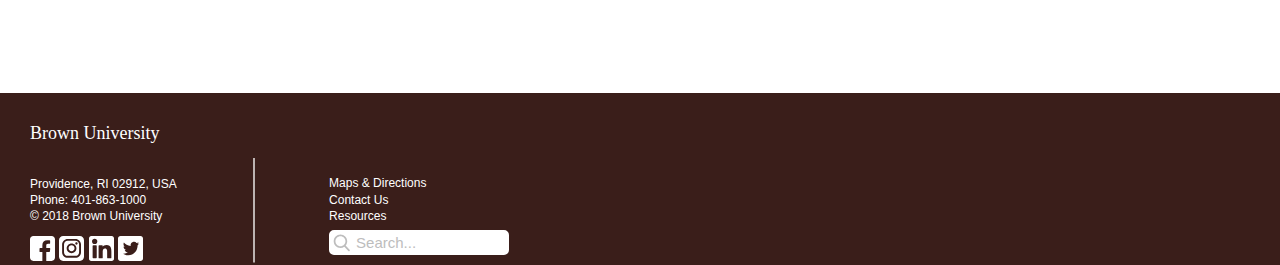
==== commit f2a810ce: "homepage catchphrases" ====
--- a/index.html
+++ b/index.html
@@ -55,8 +55,8 @@
         <!-- Hero Image panel -->
         <div id="hero">
             <div id="hero_panel">
-                <h2>title here:</h2>
-                <h3>catchphrase goes here</h3>
+                <h2>stimulate design</h2>
+                <h3>discussion and innovation at Brown.</h3>
             </div>
             
             <img id="hero_image" src="./images/hero_image.svg" alt="Design and Health Graphic"/>
--- a/style.css
+++ b/style.css
@@ -43,7 +43,7 @@
 }
 
 #hero_panel {
-    width: 200px;
+    width: 240px;
     float: left;
 	margin: 200px 100px 0 200px;
 }
@@ -64,12 +64,13 @@
 
 #hero_panel h2 {
     font-weight: bold;
-    font-size: 40px;
+    font-size: 30px;
 }
 
 #hero_panel h3 {
+    width: 200px;
     font-weight: 300;
-    font-size: 28px;
+    font-size: 20px;
     clear: none;
 }
 
@@ -109,17 +110,15 @@
     height: 50%;
 }
 
-.colsm.text-center h4 {
-    font-size: 11px;
-}
-
 .container p {
-    line-height: 1.4;
+    line-height: 1.6;
+    font-size: 15px;
 }
 
 .col-sm.text-center h4 {
     margin-top: 5%;
     font-weight: 600;
+    font-size: 19px;
 }
 
 .col-sm.text-center p {
@@ -585,7 +584,6 @@
 
 #footer .divider_line {
     height: 105.5px;
-    margin-top: -60px;
 }
 
 #footer #left, #footer #middle, #footer #right {
@@ -595,7 +593,7 @@
 
 #socialmedia img {
     margin-top: 10px;
-    width: 25px
+    width: 25px;
 }
 
 .searchbar input {
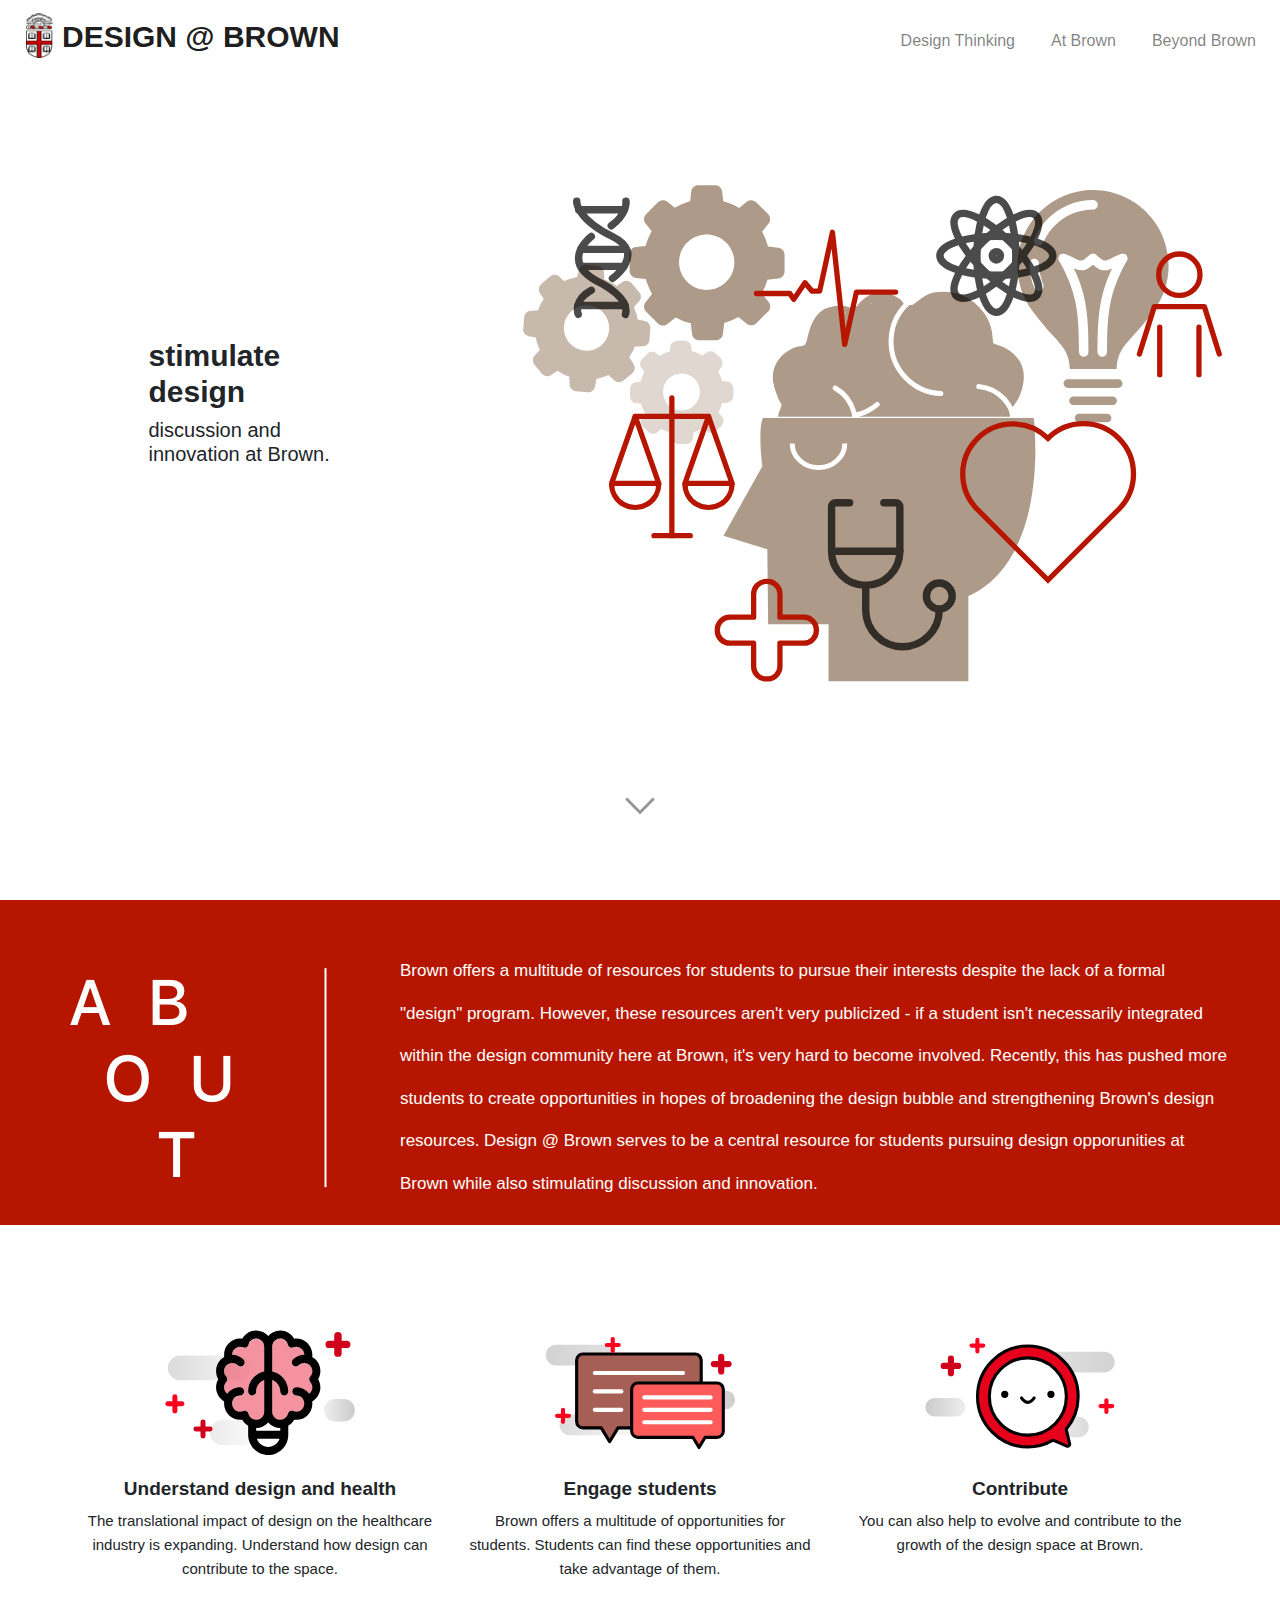
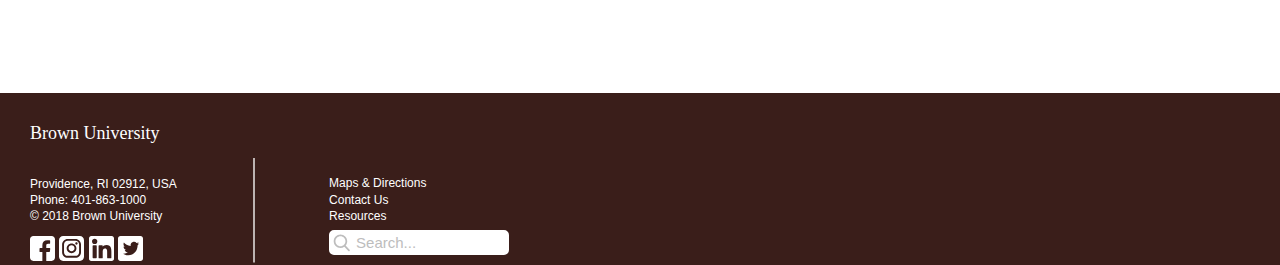
==== commit 0d6a61dd: "redid index.html imgs" ====
--- a/index.html
+++ b/index.html
@@ -59,9 +59,11 @@
                 <h3>discussion and innovation at Brown.</h3>
             </div>
             
+            <div>
             <img id="hero_image" src="./images/hero_image.svg" alt="Design and Health Graphic"/>
+            </div>
 			
-			<img id="down_arrow" src="./images/downarrow.svg" alt="Down Button"/>
+			<div><img id="down_arrow" src="./images/downarrow.svg" alt="Down Button"/></div>
         </div>
 
         <!-- About Section -->
--- a/style.css
+++ b/style.css
@@ -38,28 +38,23 @@
 /*-----HERO IMAGE PANEL-----*/
 #hero {
     width: 100%;
-	height: calc(100vh - 76px);
+    height: calc(100vh - 76px);
     margin: 0 auto;
-}
-
-#hero_panel {
-    width: 240px;
-    float: left;
-	margin: 200px 100px 0 200px;
+    display: grid;
+    grid-template-columns: 40vw 40vw;
+    grid-template-rows: 80% auto;
+    justify-items: center;
+    align-items: center;
 }
 
 #hero_image {
     width: 700px;
     margin-top: 50px;
-    margin-left: 20px;
-}
-
-#down_arrow {
-    display: block;
-    width: auto;
-    margin: 0 auto;
-    padding: 75px;
-	cursor: pointer;
+    margin-left: 15%;
+}
+
+#hero_panel {
+    width: 42%;
 }
 
 #hero_panel h2 {
@@ -68,10 +63,24 @@
 }
 
 #hero_panel h3 {
-    width: 200px;
     font-weight: 300;
     font-size: 20px;
-    clear: none;
+}
+
+#hero div:nth-child(3) {
+    display: grid;
+    width: 100vw;
+    height: 18vh;
+    display: block;
+    margin: auto;
+}
+
+#down_arrow {
+    display: grid;
+    width: auto;
+    margin: 0 auto;
+    padding: 60px;
+	cursor: pointer;
 }
 
 /*-----ABOUT SECTION-----*/
@@ -227,12 +236,12 @@
     padding-top: 35px;
 }
 
-#leftbox, #stanford, #ideo {
+#leftbox, .rightcolumnrows {
     padding: 30px;
 	margin: 0;
 }
 
-#leftbox h2, #stanford h2, #ideo h2 {
+#leftbox h2, .rightcolumnrows h2 {
 	font-weight: 700;
 	font-size: 50px;
 	text-align: center;
@@ -255,7 +264,7 @@
 	padding: 30px;
 }
 
-#design_content .col-lg-8 .row:first-child {
+#design_content .col-lg-8 .row:nth-child(1), #design_content .col-lg-8 .row:nth-child(2){
 	padding-bottom: 0px;
 }
 
@@ -264,19 +273,20 @@
 	height: 100%;
 }
 
-#stanford {
-    background: #68352D;
-}
-
-#ideo {
+#leftbox a:link, #leftbox a:visited, #leftbox a:hover, #leftbox a:active {
+    color: #B61600;
+    text-decoration: none;
+}
+
+.rightcolumnrows {
     background: #B61600;
 }
 
-#stanford p, #ideo p {
+.rightcolumnrows p {
     margin-left: 120px;
 }
 
-#stanford h2, #ideo h2 {
+.rightcolumnrows h2 {
     position: absolute;
     transform:  translateX(-50%) translateY(-50%) rotate(-90deg);
     margin-top: 120px;
